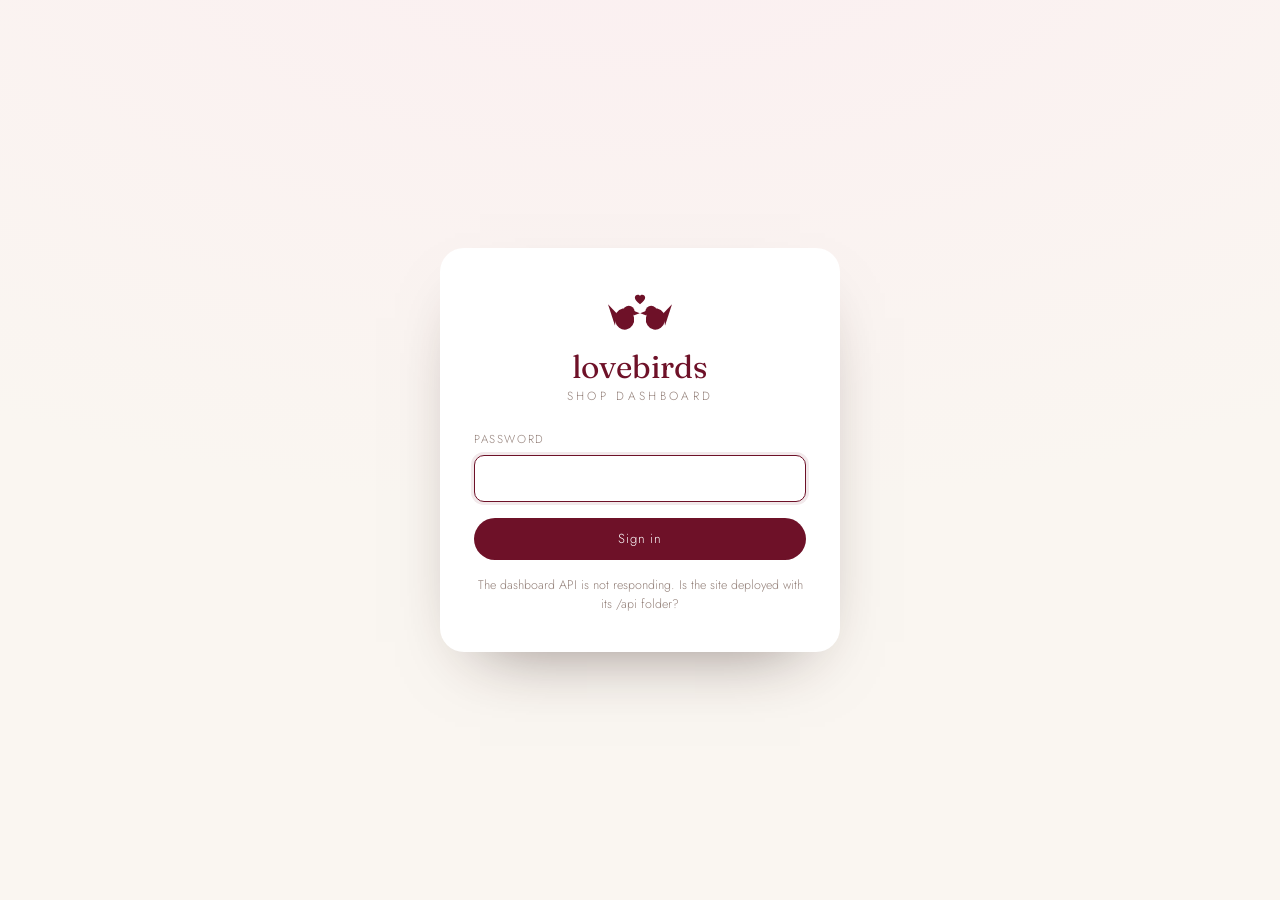
==== admin/index.html @ b224d983 "Add admin dashboard with login, live content and order collection The shop is now driven by content " ====
<!doctype html>
<html lang="en">
<head>
<meta charset="utf-8">
<meta name="viewport" content="width=device-width, initial-scale=1">
<title>lovebirds · dashboard</title>
<meta name="robots" content="noindex, nofollow">
<meta name="theme-color" content="#4E0C1C">
<link rel="icon" href="../assets/img/favicon.svg" type="image/svg+xml">
<link rel="preconnect" href="https://fonts.googleapis.com">
<link rel="preconnect" href="https://fonts.gstatic.com" crossorigin>
<link href="https://fonts.googleapis.com/css2?family=Fraunces:opsz,wght@9..144,400&family=Jost:wght@300;400;500&display=swap" rel="stylesheet">
<link rel="stylesheet" href="admin.css">
</head>
<body>

<!-- ------------------------------------------------------------- login -->
<div class="gate" data-gate hidden>
  <form class="gate__card" data-login>
    <div class="gate__mark" aria-hidden="true"></div>
    <h1>lovebirds</h1>
    <p class="gate__sub">Shop dashboard</p>
    <label class="field">
      <span>Password</span>
      <input type="password" name="password" autocomplete="current-password" required autofocus>
    </label>
    <p class="gate__error" data-login-error hidden></p>
    <button class="btn btn--block" type="submit" data-login-submit>Sign in</button>
    <p class="gate__hint" data-login-hint hidden></p>
  </form>
</div>

<!-- ------------------------------------------------------------- app -->
<div class="app" data-app hidden>
  <aside class="side">
    <div class="side__brand">
      <span class="side__mark" aria-hidden="true"></span>
      <span>lovebirds</span>
    </div>
    <nav class="side__nav" data-nav></nav>
    <div class="side__foot">
      <a class="side__link" href="../index.html" target="_blank" rel="noopener">View the shop ↗</a>
      <button class="side__link" data-logout>Sign out</button>
    </div>
  </aside>

  <main class="main">
    <header class="topbar">
      <button class="topbar__burger" data-side-toggle aria-label="Menu"><span></span><span></span><span></span></button>
      <div>
        <h1 data-view-title>Overview</h1>
        <p class="topbar__sub" data-view-sub></p>
      </div>
      <div class="topbar__actions">
        <span class="saved" data-saved hidden>Saved</span>
        <button class="btn btn--ghost btn--sm" data-discard hidden>Discard</button>
        <button class="btn btn--sm" data-save disabled>Save changes</button>
      </div>
    </header>

    <div class="banner banner--warn" data-store-banner hidden></div>
    <div class="view" data-view></div>
  </main>
</div>

<div class="toasts" data-toasts aria-live="polite"></div>
<div class="modal" data-modal hidden></div>

<script src="../assets/js/defaults.js"></script>
<script src="admin.js"></script>
<script src="admin-views.js"></script>
</body>
</html>
---- admin/admin.css ----
/* ==========================================================================
   lovebirds — dashboard
   ========================================================================== */
:root{
  --wine:#6E1128;
  --wine-deep:#3E0A16;
  --wine-mid:#57101F;
  --blush:#F0C3CC;
  --blush-tint:#FBEFF1;
  --cream:#F7EEE3;
  --canvas:#FAF6F1;
  --paper:#FFFFFF;
  --ink:#2A1512;
  --ink-soft:#6B554D;
  --muted:#94817A;
  --line:#E9DED2;
  --line-soft:#F2E9DF;
  --ok:#2E7D5B;
  --warn:#B4761E;
  --bad:#B3261E;
  --side:268px;
  --font:'Jost','Helvetica Neue',Helvetica,Arial,sans-serif;
  --display:'Fraunces',Georgia,serif;
  --r:14px;
  --shadow:0 18px 40px -28px rgba(42,21,18,.5);
  --shadow-lg:0 30px 70px -40px rgba(42,21,18,.6);
}
*,*::before,*::after{box-sizing:border-box}
[hidden]{display:none !important}
html{-webkit-text-size-adjust:100%}
body{
  margin:0;font-family:var(--font);font-weight:300;font-size:15px;line-height:1.55;
  color:var(--ink);background:var(--canvas);-webkit-font-smoothing:antialiased;
}
h1,h2,h3{font-family:var(--display);font-weight:400;margin:0;line-height:1.2}
p{margin:0}
button{font:inherit;color:inherit;background:none;border:0;cursor:pointer}
input,select,textarea{font:inherit;color:inherit}
a{color:var(--wine);text-decoration:none}
:focus-visible{outline:2px solid var(--wine);outline-offset:2px;border-radius:6px}
ul{margin:0;padding:0;list-style:none}

/* ------------------------------------------------------------- buttons */
.btn{
  display:inline-flex;align-items:center;justify-content:center;gap:8px;
  background:var(--wine);color:#fff;border-radius:999px;
  padding:11px 22px;font-size:.82rem;letter-spacing:.06em;
  transition:background .25s ease,transform .25s ease,opacity .2s ease;white-space:nowrap;
}
.btn:hover{background:var(--wine-mid);transform:translateY(-1px)}
.btn:disabled{opacity:.4;pointer-events:none}
.btn--sm{padding:9px 16px;font-size:.76rem}
.btn--ghost{background:transparent;color:var(--wine);border:1px solid var(--line)}
.btn--ghost:hover{background:var(--blush-tint);border-color:var(--blush)}
.btn--danger{background:transparent;color:var(--bad);border:1px solid #EEC9C6}
.btn--danger:hover{background:#FDF3F2}
.btn--block{width:100%}
.btn--tiny{padding:6px 12px;font-size:.72rem;border-radius:999px}

/* ------------------------------------------------------------- login */
.gate{min-height:100dvh;display:grid;place-items:center;padding:24px;
  background:radial-gradient(1200px 600px at 50% -10%,var(--blush-tint),var(--canvas))}
.gate__card{
  width:min(400px,100%);background:var(--paper);border-radius:24px;
  padding:38px 34px;box-shadow:var(--shadow-lg);text-align:center;
}
.gate__mark{
  width:64px;height:48px;margin:0 auto 14px;background:var(--wine);
  -webkit-mask:url(../assets/img/logo-mark.svg) center/contain no-repeat;
  mask:url(../assets/img/logo-mark.svg) center/contain no-repeat;
}
.gate h1{font-size:2rem;color:var(--wine)}
.gate__sub{font-size:.74rem;letter-spacing:.28em;text-transform:uppercase;color:var(--muted);margin-bottom:26px}
.gate .field{text-align:left;margin-bottom:16px}
.gate__error{background:#FDF3F2;color:var(--bad);border-radius:10px;padding:10px 14px;font-size:.85rem;margin-bottom:14px}
.gate__hint{font-size:.78rem;color:var(--muted);margin-top:16px;line-height:1.5}

/* ------------------------------------------------------------- shell */
.app{display:grid;grid-template-columns:var(--side) 1fr;min-height:100dvh}
.side{
  background:var(--wine-deep);color:#F3DDE1;display:flex;flex-direction:column;
  padding:22px 16px;position:sticky;top:0;height:100dvh;
}
.side__brand{display:flex;align-items:center;gap:10px;padding:0 10px 22px;font-family:var(--display);font-size:1.35rem;color:#fff}
.side__mark{width:34px;height:26px;background:var(--blush);
  -webkit-mask:url(../assets/img/logo-mark.svg) center/contain no-repeat;
  mask:url(../assets/img/logo-mark.svg) center/contain no-repeat;flex:none}
.side__nav{display:grid;gap:2px;flex:1;overflow-y:auto}
.side__item{
  display:flex;align-items:center;gap:11px;width:100%;text-align:left;
  padding:11px 12px;border-radius:10px;color:#EBD2D8;font-size:.9rem;
  transition:background .2s ease,color .2s ease;
}
.side__item:hover{background:rgba(255,255,255,.07);color:#fff}
.side__item.is-active{background:var(--blush);color:var(--wine-deep)}
.side__item svg{width:18px;height:18px;flex:none;opacity:.9}
.side__item .pill{margin-left:auto;background:var(--blush);color:var(--wine-deep);
  border-radius:999px;font-size:.68rem;padding:1px 8px;min-width:22px;text-align:center}
.side__item.is-active .pill{background:var(--wine-deep);color:var(--blush)}
.side__foot{display:grid;gap:4px;padding-top:16px;border-top:1px solid rgba(255,255,255,.12)}
.side__link{display:block;text-align:left;padding:9px 12px;border-radius:10px;color:#D9B9C1;font-size:.84rem}
.side__link:hover{background:rgba(255,255,255,.07);color:#fff}

.main{min-width:0;display:flex;flex-direction:column}
.topbar{
  position:sticky;top:0;z-index:20;display:flex;align-items:center;gap:16px;
  padding:18px clamp(16px,3vw,34px);background:rgba(250,246,241,.9);
  -webkit-backdrop-filter:blur(10px);backdrop-filter:blur(10px);
  border-bottom:1px solid var(--line);
}
.topbar h1{font-size:1.5rem;color:var(--wine)}
.topbar__sub{font-size:.8rem;color:var(--muted)}
.topbar__actions{margin-left:auto;display:flex;align-items:center;gap:10px}
.topbar__burger{display:none;width:40px;height:40px;border-radius:10px;flex-direction:column;
  align-items:center;justify-content:center;gap:4px;background:var(--paper);border:1px solid var(--line)}
.topbar__burger span{width:16px;height:1.5px;background:var(--wine);display:block}
.saved{font-size:.78rem;color:var(--ok)}
.view{padding:clamp(18px,3vw,34px);flex:1}

.banner{margin:0 clamp(18px,3vw,34px);margin-top:18px;padding:14px 18px;border-radius:var(--r);font-size:.86rem}
.banner--warn{background:#FFF6E6;color:#7A5210;border:1px solid #F0DDBC}
.banner--info{background:var(--blush-tint);color:var(--wine);border:1px solid var(--blush)}

/* ------------------------------------------------------------- cards */
.card{background:var(--paper);border:1px solid var(--line);border-radius:var(--r);padding:22px}
.card + .card{margin-top:18px}
.card__head{display:flex;align-items:center;gap:12px;margin-bottom:18px;flex-wrap:wrap}
.card__head h2{font-size:1.2rem;color:var(--wine)}
.card__head .btn{margin-left:auto}
.card__sub{font-size:.84rem;color:var(--muted);margin-top:2px}
.grid{display:grid;gap:16px}
.grid--stats{grid-template-columns:repeat(auto-fit,minmax(190px,1fr))}
.grid--2{grid-template-columns:repeat(auto-fit,minmax(280px,1fr))}
.grid--media{grid-template-columns:repeat(auto-fill,minmax(140px,1fr))}

.stat{background:var(--paper);border:1px solid var(--line);border-radius:var(--r);padding:20px}
.stat__label{font-size:.7rem;letter-spacing:.2em;text-transform:uppercase;color:var(--muted)}
.stat__value{font-family:var(--display);font-size:2rem;color:var(--wine);line-height:1.1;margin-top:8px}
.stat__note{font-size:.78rem;color:var(--ink-soft);margin-top:4px}

/* ------------------------------------------------------------- fields */
.field{display:grid;gap:6px;margin-bottom:16px}
.field > span,.field__label{font-size:.72rem;letter-spacing:.14em;text-transform:uppercase;color:var(--muted)}
.field input[type=text],.field input[type=password],.field input[type=number],
.field input[type=tel],.field input[type=email],.field select,.field textarea{
  width:100%;background:var(--paper);border:1px solid var(--line);border-radius:10px;
  padding:11px 13px;font-size:.94rem;font-weight:300;transition:border-color .2s ease,box-shadow .2s ease;
}
.field textarea{min-height:96px;resize:vertical;line-height:1.6}
.field input:focus,.field select:focus,.field textarea:focus{
  outline:none;border-color:var(--wine);box-shadow:0 0 0 3px rgba(110,17,40,.09);
}
.field__hint{font-size:.76rem;color:var(--muted)}
.row{display:grid;gap:14px}
@media(min-width:680px){.row--2{grid-template-columns:1fr 1fr}.row--3{grid-template-columns:repeat(3,1fr)}}

.switch{display:flex;align-items:center;gap:12px;cursor:pointer;margin-bottom:16px}
.switch input{appearance:none;-webkit-appearance:none;width:42px;height:24px;border-radius:999px;
  background:var(--line);position:relative;transition:background .25s ease;flex:none;cursor:pointer}
.switch input::after{content:"";position:absolute;top:3px;left:3px;width:18px;height:18px;border-radius:50%;
  background:#fff;transition:transform .25s ease;box-shadow:0 1px 3px rgba(0,0,0,.25)}
.switch input:checked{background:var(--wine)}
.switch input:checked::after{transform:translateX(18px)}
.switch span{font-size:.9rem}

.colour{display:flex;align-items:center;gap:10px}
.colour input[type=color]{width:44px;height:38px;padding:0;border:1px solid var(--line);border-radius:8px;background:none;cursor:pointer}
.colour input[type=text]{flex:1;font-family:ui-monospace,SFMono-Regular,Menlo,monospace;font-size:.86rem}

/* ------------------------------------------------------------- lists */
.list{display:grid;gap:10px}
.list__row{
  display:flex;align-items:center;gap:12px;background:var(--paper);
  border:1px solid var(--line);border-radius:12px;padding:12px 14px;
}
.list__row img{width:46px;height:46px;object-fit:cover;border-radius:8px;background:var(--blush-tint);flex:none}
.list__main{min-width:0;flex:1}
.list__title{font-size:.96rem;color:var(--ink);white-space:nowrap;overflow:hidden;text-overflow:ellipsis}
.list__meta{font-size:.78rem;color:var(--muted)}
.list__actions{display:flex;align-items:center;gap:6px;flex:none}
.iconbtn{width:32px;height:32px;border-radius:8px;display:grid;place-items:center;color:var(--ink-soft);
  border:1px solid transparent;transition:.2s ease}
.iconbtn:hover{background:var(--blush-tint);color:var(--wine)}
.iconbtn svg{width:16px;height:16px}
.iconbtn--danger:hover{background:#FDF3F2;color:var(--bad)}

.subform{background:var(--canvas);border:1px solid var(--line);border-radius:12px;padding:14px;margin-bottom:10px}
.subform__head{display:flex;align-items:center;gap:8px;margin-bottom:10px}
.subform__head strong{font-size:.78rem;letter-spacing:.14em;text-transform:uppercase;color:var(--muted);font-weight:400}
.subform__head .list__actions{margin-left:auto}

.tag{display:inline-flex;align-items:center;gap:6px;background:var(--blush-tint);color:var(--wine);
  border-radius:999px;padding:5px 12px;font-size:.78rem;margin:0 6px 6px 0}
.tag button{color:var(--wine);opacity:.6;font-size:1rem;line-height:1}
.tag button:hover{opacity:1}

/* ------------------------------------------------------------- status */
.status{display:inline-flex;align-items:center;gap:6px;border-radius:999px;padding:4px 11px;
  font-size:.72rem;letter-spacing:.08em;text-transform:uppercase}
.status--new{background:#E8F1FB;color:#1D4E79}
.status--confirmed{background:var(--blush-tint);color:var(--wine)}
.status--packed{background:#FFF4E2;color:#8A5A12}
.status--delivered{background:#E6F4EC;color:var(--ok)}
.status--cancelled{background:#F3EFEE;color:var(--muted)}

.tabs{display:flex;gap:8px;flex-wrap:wrap;margin-bottom:18px}
.tab{border:1px solid var(--line);background:var(--paper);border-radius:999px;padding:8px 16px;font-size:.8rem;color:var(--ink-soft)}
.tab.is-active{background:var(--wine);border-color:var(--wine);color:#fff}

.empty{text-align:center;padding:44px 20px;color:var(--muted)}
.empty h3{color:var(--ink);font-size:1.2rem;margin-bottom:6px}

/* ------------------------------------------------------------- media */
.media{position:relative;border:1px solid var(--line);border-radius:12px;overflow:hidden;background:var(--paper)}
.media img{width:100%;aspect-ratio:1;object-fit:cover;display:block;background:var(--blush-tint)}
.media__bar{display:flex;gap:4px;padding:8px;align-items:center}
.media__name{font-size:.72rem;color:var(--muted);flex:1;overflow:hidden;text-overflow:ellipsis;white-space:nowrap}
.picker{display:flex;align-items:center;gap:12px}
.picker img{width:72px;height:72px;object-fit:cover;border-radius:10px;border:1px solid var(--line);background:var(--blush-tint)}
.picker__actions{display:grid;gap:6px}

/* ------------------------------------------------------------- modal */
.modal{position:fixed;inset:0;z-index:60;display:grid;place-items:center;padding:20px;
  background:rgba(42,21,18,.45);-webkit-backdrop-filter:blur(3px);backdrop-filter:blur(3px)}
.modal__card{background:var(--paper);border-radius:18px;width:min(760px,100%);max-height:86dvh;
  overflow-y:auto;padding:24px;box-shadow:var(--shadow-lg)}
.modal__head{display:flex;align-items:center;gap:12px;margin-bottom:18px}
.modal__head h2{font-size:1.3rem;color:var(--wine)}
.modal__head .iconbtn{margin-left:auto}

/* ------------------------------------------------------------- toasts */
.toasts{position:fixed;left:50%;bottom:24px;transform:translateX(-50%);z-index:80;
  display:grid;gap:8px;width:min(420px,calc(100% - 32px));pointer-events:none}
.toast{background:var(--ink);color:#fff;border-radius:999px;padding:12px 20px;font-size:.86rem;
  text-align:center;box-shadow:var(--shadow);animation:pop .35s ease both}
.toast--bad{background:var(--bad)}
.toast--good{background:var(--ok)}
@keyframes pop{from{opacity:0;transform:translateY(12px)}to{opacity:1;transform:none}}

/* ------------------------------------------------------------- responsive */
@media(max-width:900px){
  .app{grid-template-columns:1fr}
  .side{position:fixed;inset:0 auto 0 0;width:var(--side);z-index:40;
    transform:translateX(-100%);transition:transform .3s ease}
  body.side-open .side{transform:none}
  body.side-open::after{content:"";position:fixed;inset:0;z-index:30;background:rgba(42,21,18,.4)}
  .topbar__burger{display:flex}
  .topbar h1{font-size:1.25rem}
}
@media(max-width:560px){
  .topbar{flex-wrap:wrap}
  .topbar__actions{width:100%;justify-content:flex-end}
  .list__row{flex-wrap:wrap}
}
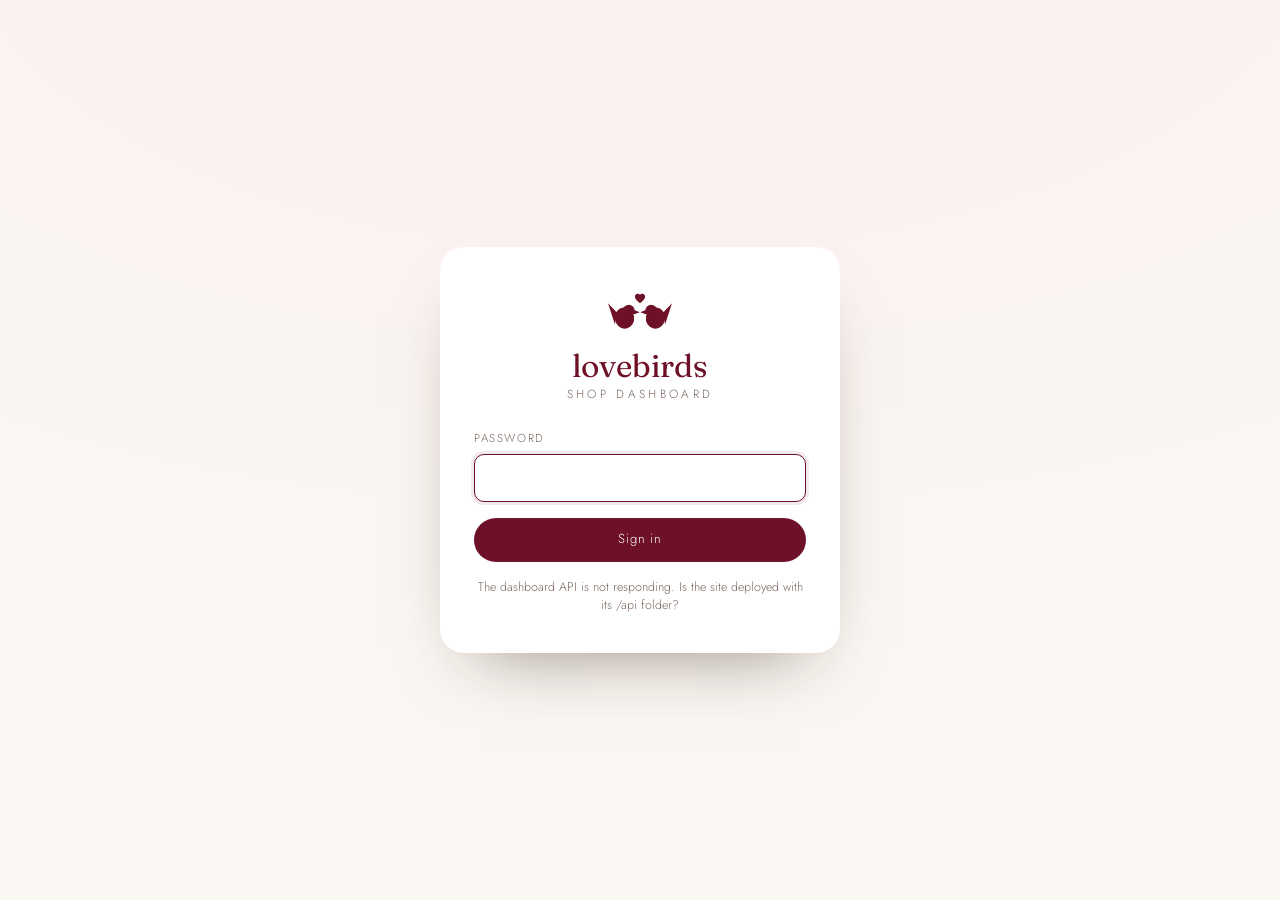
==== commit a87132e4: "Fix field alignment and clear every issue found in a full UI audit The reported misalignment: .field" ====
--- a/admin/index.html
+++ b/admin/index.html
@@ -6,16 +6,16 @@
 <title>lovebirds · dashboard</title>
 <meta name="robots" content="noindex, nofollow">
 <meta name="theme-color" content="#4E0C1C">
-<link rel="icon" href="../assets/img/favicon.svg" type="image/svg+xml">
+<link rel="icon" href="/assets/img/favicon.svg" type="image/svg+xml">
 <link rel="preconnect" href="https://fonts.googleapis.com">
 <link rel="preconnect" href="https://fonts.gstatic.com" crossorigin>
 <link href="https://fonts.googleapis.com/css2?family=Fraunces:opsz,wght@9..144,400&family=Jost:wght@300;400;500&display=swap" rel="stylesheet">
-<link rel="stylesheet" href="admin.css">
+<link rel="stylesheet" href="/admin/admin.css">
 </head>
 <body>
 
 <!-- ------------------------------------------------------------- login -->
-<div class="gate" data-gate hidden>
+<div class="gate" data-gate>
   <form class="gate__card" data-login>
     <div class="gate__mark" aria-hidden="true"></div>
     <h1>lovebirds</h1>
@@ -32,6 +32,7 @@
 
 <!-- ------------------------------------------------------------- app -->
 <div class="app" data-app hidden>
+  <div class="side-scrim" data-side-close></div>
   <aside class="side">
     <div class="side__brand">
       <span class="side__mark" aria-hidden="true"></span>
@@ -39,7 +40,7 @@
     </div>
     <nav class="side__nav" data-nav></nav>
     <div class="side__foot">
-      <a class="side__link" href="../index.html" target="_blank" rel="noopener">View the shop ↗</a>
+      <a class="side__link" href="/index.html" target="_blank" rel="noopener">View the shop ↗</a>
       <button class="side__link" data-logout>Sign out</button>
     </div>
   </aside>
@@ -63,11 +64,29 @@
   </main>
 </div>
 
+<noscript>
+  <div class="gate"><div class="gate__card"><h1>lovebirds</h1>
+  <p class="gate__sub">Shop dashboard</p>
+  <p>The dashboard needs JavaScript switched on.</p></div></div>
+</noscript>
+
 <div class="toasts" data-toasts aria-live="polite"></div>
 <div class="modal" data-modal hidden></div>
 
-<script src="../assets/js/defaults.js"></script>
-<script src="admin.js"></script>
-<script src="admin-views.js"></script>
+<script src="/assets/js/defaults.js"></script>
+<script src="/admin/admin.js"></script>
+<script src="/admin/admin-views.js"></script>
+<script>
+  /* If the dashboard scripts fail to load, say so instead of showing nothing. */
+  window.addEventListener('load', function () {
+    if (window.__LBADMIN) return;
+    var error = document.querySelector('[data-login-error]');
+    if (!error) return;
+    error.innerHTML = 'The dashboard files did not load. Try a hard refresh (Ctrl/Cmd + Shift + R); ' +
+      'if it keeps happening the deployment may be mid-build.';
+    error.hidden = false;
+  });
+</script>
+
 </body>
 </html>
--- a/admin/admin.css
+++ b/admin/admin.css
@@ -12,11 +12,11 @@
   --paper:#FFFFFF;
   --ink:#2A1512;
   --ink-soft:#6B554D;
-  --muted:#94817A;
+  --muted:#7A665F;
   --line:#E9DED2;
   --line-soft:#F2E9DF;
   --ok:#2E7D5B;
-  --warn:#B4761E;
+  --warn:#9A6212;
   --bad:#B3261E;
   --side:268px;
   --font:'Jost','Helvetica Neue',Helvetica,Arial,sans-serif;
@@ -42,20 +42,20 @@
 
 /* ------------------------------------------------------------- buttons */
 .btn{
-  display:inline-flex;align-items:center;justify-content:center;gap:8px;
+  display:inline-flex;align-items:center;justify-content:center;gap:8px;min-height:44px;
   background:var(--wine);color:#fff;border-radius:999px;
   padding:11px 22px;font-size:.82rem;letter-spacing:.06em;
   transition:background .25s ease,transform .25s ease,opacity .2s ease;white-space:nowrap;
 }
 .btn:hover{background:var(--wine-mid);transform:translateY(-1px)}
 .btn:disabled{opacity:.4;pointer-events:none}
-.btn--sm{padding:9px 16px;font-size:.76rem}
+.btn--sm{padding:10px 16px;font-size:.76rem;min-height:40px}
 .btn--ghost{background:transparent;color:var(--wine);border:1px solid var(--line)}
 .btn--ghost:hover{background:var(--blush-tint);border-color:var(--blush)}
 .btn--danger{background:transparent;color:var(--bad);border:1px solid #EEC9C6}
 .btn--danger:hover{background:#FDF3F2}
 .btn--block{width:100%}
-.btn--tiny{padding:6px 12px;font-size:.72rem;border-radius:999px}
+.btn--tiny{padding:8px 14px;font-size:.72rem;border-radius:999px;min-height:36px}
 
 /* ------------------------------------------------------------- login */
 .gate{min-height:100dvh;display:grid;place-items:center;padding:24px;
@@ -66,8 +66,8 @@
 }
 .gate__mark{
   width:64px;height:48px;margin:0 auto 14px;background:var(--wine);
-  -webkit-mask:url(../assets/img/logo-mark.svg) center/contain no-repeat;
-  mask:url(../assets/img/logo-mark.svg) center/contain no-repeat;
+  -webkit-mask:url(/assets/img/logo-mark.svg) center/contain no-repeat;
+  mask:url(/assets/img/logo-mark.svg) center/contain no-repeat;
 }
 .gate h1{font-size:2rem;color:var(--wine)}
 .gate__sub{font-size:.74rem;letter-spacing:.28em;text-transform:uppercase;color:var(--muted);margin-bottom:26px}
@@ -83,8 +83,8 @@
 }
 .side__brand{display:flex;align-items:center;gap:10px;padding:0 10px 22px;font-family:var(--display);font-size:1.35rem;color:#fff}
 .side__mark{width:34px;height:26px;background:var(--blush);
-  -webkit-mask:url(../assets/img/logo-mark.svg) center/contain no-repeat;
-  mask:url(../assets/img/logo-mark.svg) center/contain no-repeat;flex:none}
+  -webkit-mask:url(/assets/img/logo-mark.svg) center/contain no-repeat;
+  mask:url(/assets/img/logo-mark.svg) center/contain no-repeat;flex:none}
 .side__nav{display:grid;gap:2px;flex:1;overflow-y:auto}
 .side__item{
   display:flex;align-items:center;gap:11px;width:100%;text-align:left;
@@ -101,6 +101,7 @@
 .side__link{display:block;text-align:left;padding:9px 12px;border-radius:10px;color:#D9B9C1;font-size:.84rem}
 .side__link:hover{background:rgba(255,255,255,.07);color:#fff}
 
+.side-scrim{display:none}
 .main{min-width:0;display:flex;flex-direction:column}
 .topbar{
   position:sticky;top:0;z-index:20;display:flex;align-items:center;gap:16px;
@@ -139,22 +140,27 @@
 .stat__note{font-size:.78rem;color:var(--ink-soft);margin-top:4px}
 
 /* ------------------------------------------------------------- fields */
-.field{display:grid;gap:6px;margin-bottom:16px}
+.field{display:grid;gap:6px;margin-bottom:16px;align-content:start}
 .field > span,.field__label{font-size:.72rem;letter-spacing:.14em;text-transform:uppercase;color:var(--muted)}
+.field > .field__hint,.field__hint{font-size:.76rem;letter-spacing:0;text-transform:none;color:var(--muted);line-height:1.45}
+.field input[type=text],.field input[type=password],.field input[type=number],
+.field input[type=tel],.field input[type=email],.field select{
+  height:48px;
+}
 .field input[type=text],.field input[type=password],.field input[type=number],
 .field input[type=tel],.field input[type=email],.field select,.field textarea{
   width:100%;background:var(--paper);border:1px solid var(--line);border-radius:10px;
-  padding:11px 13px;font-size:.94rem;font-weight:300;transition:border-color .2s ease,box-shadow .2s ease;
+  padding:11px 13px;font-size:.94rem;font-weight:300;line-height:1.35;
+  transition:border-color .2s ease,box-shadow .2s ease;
 }
 .field textarea{min-height:96px;resize:vertical;line-height:1.6}
 .field input:focus,.field select:focus,.field textarea:focus{
   outline:none;border-color:var(--wine);box-shadow:0 0 0 3px rgba(110,17,40,.09);
 }
-.field__hint{font-size:.76rem;color:var(--muted)}
-.row{display:grid;gap:14px}
+.row{display:grid;gap:14px;align-items:start}
 @media(min-width:680px){.row--2{grid-template-columns:1fr 1fr}.row--3{grid-template-columns:repeat(3,1fr)}}
 
-.switch{display:flex;align-items:center;gap:12px;cursor:pointer;margin-bottom:16px}
+.switch{display:flex;align-items:center;gap:12px;cursor:pointer;margin-bottom:16px;min-height:44px}
 .switch input{appearance:none;-webkit-appearance:none;width:42px;height:24px;border-radius:999px;
   background:var(--line);position:relative;transition:background .25s ease;flex:none;cursor:pointer}
 .switch input::after{content:"";position:absolute;top:3px;left:3px;width:18px;height:18px;border-radius:50%;
@@ -163,8 +169,8 @@
 .switch input:checked::after{transform:translateX(18px)}
 .switch span{font-size:.9rem}
 
-.colour{display:flex;align-items:center;gap:10px}
-.colour input[type=color]{width:44px;height:38px;padding:0;border:1px solid var(--line);border-radius:8px;background:none;cursor:pointer}
+.colour{display:flex;align-items:center;gap:10px;min-height:44px}
+.colour input[type=color]{width:52px;height:44px;padding:0;border:1px solid var(--line);border-radius:8px;background:none;cursor:pointer;flex:none}
 .colour input[type=text]{flex:1;font-family:ui-monospace,SFMono-Regular,Menlo,monospace;font-size:.86rem}
 
 /* ------------------------------------------------------------- lists */
@@ -178,8 +184,8 @@
 .list__title{font-size:.96rem;color:var(--ink);white-space:nowrap;overflow:hidden;text-overflow:ellipsis}
 .list__meta{font-size:.78rem;color:var(--muted)}
 .list__actions{display:flex;align-items:center;gap:6px;flex:none}
-.iconbtn{width:32px;height:32px;border-radius:8px;display:grid;place-items:center;color:var(--ink-soft);
-  border:1px solid transparent;transition:.2s ease}
+.iconbtn{width:38px;height:38px;border-radius:9px;display:grid;place-items:center;color:var(--ink-soft);
+  border:1px solid transparent;transition:.2s ease;flex:none}
 .iconbtn:hover{background:var(--blush-tint);color:var(--wine)}
 .iconbtn svg{width:16px;height:16px}
 .iconbtn--danger:hover{background:#FDF3F2;color:var(--bad)}
@@ -191,7 +197,8 @@
 
 .tag{display:inline-flex;align-items:center;gap:6px;background:var(--blush-tint);color:var(--wine);
   border-radius:999px;padding:5px 12px;font-size:.78rem;margin:0 6px 6px 0}
-.tag button{color:var(--wine);opacity:.6;font-size:1rem;line-height:1}
+.tag button{color:var(--wine);opacity:.7;font-size:1.05rem;line-height:1;
+  width:22px;height:22px;display:grid;place-items:center;border-radius:50%;margin-right:-4px}
 .tag button:hover{opacity:1}
 
 /* ------------------------------------------------------------- status */
@@ -204,7 +211,7 @@
 .status--cancelled{background:#F3EFEE;color:var(--muted)}
 
 .tabs{display:flex;gap:8px;flex-wrap:wrap;margin-bottom:18px}
-.tab{border:1px solid var(--line);background:var(--paper);border-radius:999px;padding:8px 16px;font-size:.8rem;color:var(--ink-soft)}
+.tab{border:1px solid var(--line);background:var(--paper);border-radius:999px;padding:9px 16px;min-height:40px;font-size:.8rem;color:var(--ink-soft)}
 .tab.is-active{background:var(--wine);border-color:var(--wine);color:#fff}
 
 .empty{text-align:center;padding:44px 20px;color:var(--muted)}
@@ -217,7 +224,7 @@
 .media__name{font-size:.72rem;color:var(--muted);flex:1;overflow:hidden;text-overflow:ellipsis;white-space:nowrap}
 .picker{display:flex;align-items:center;gap:12px}
 .picker img{width:72px;height:72px;object-fit:cover;border-radius:10px;border:1px solid var(--line);background:var(--blush-tint)}
-.picker__actions{display:grid;gap:6px}
+.picker__actions{display:flex;gap:8px;flex-wrap:wrap}
 
 /* ------------------------------------------------------------- modal */
 .modal{position:fixed;inset:0;z-index:60;display:grid;place-items:center;padding:20px;
@@ -240,10 +247,18 @@
 /* ------------------------------------------------------------- responsive */
 @media(max-width:900px){
   .app{grid-template-columns:1fr}
+  .side-scrim{display:block}
+  .iconbtn{width:44px;height:44px}
+  .tag{min-height:44px;padding:9px 8px 9px 14px}
+  .tag button{width:38px;height:38px}
+  .btn--tiny{min-height:40px}
   .side{position:fixed;inset:0 auto 0 0;width:var(--side);z-index:40;
-    transform:translateX(-100%);transition:transform .3s ease}
-  body.side-open .side{transform:none}
-  body.side-open::after{content:"";position:fixed;inset:0;z-index:30;background:rgba(42,21,18,.4)}
+    transform:translateX(-100%);visibility:hidden;
+    transition:transform .3s ease,visibility .3s}
+  body.side-open .side{transform:none;visibility:visible}
+  .side-scrim{position:fixed;inset:0;z-index:30;background:rgba(42,21,18,.45);
+    opacity:0;visibility:hidden;transition:opacity .3s ease,visibility .3s}
+  body.side-open .side-scrim{opacity:1;visibility:visible}
   .topbar__burger{display:flex}
   .topbar h1{font-size:1.25rem}
 }
